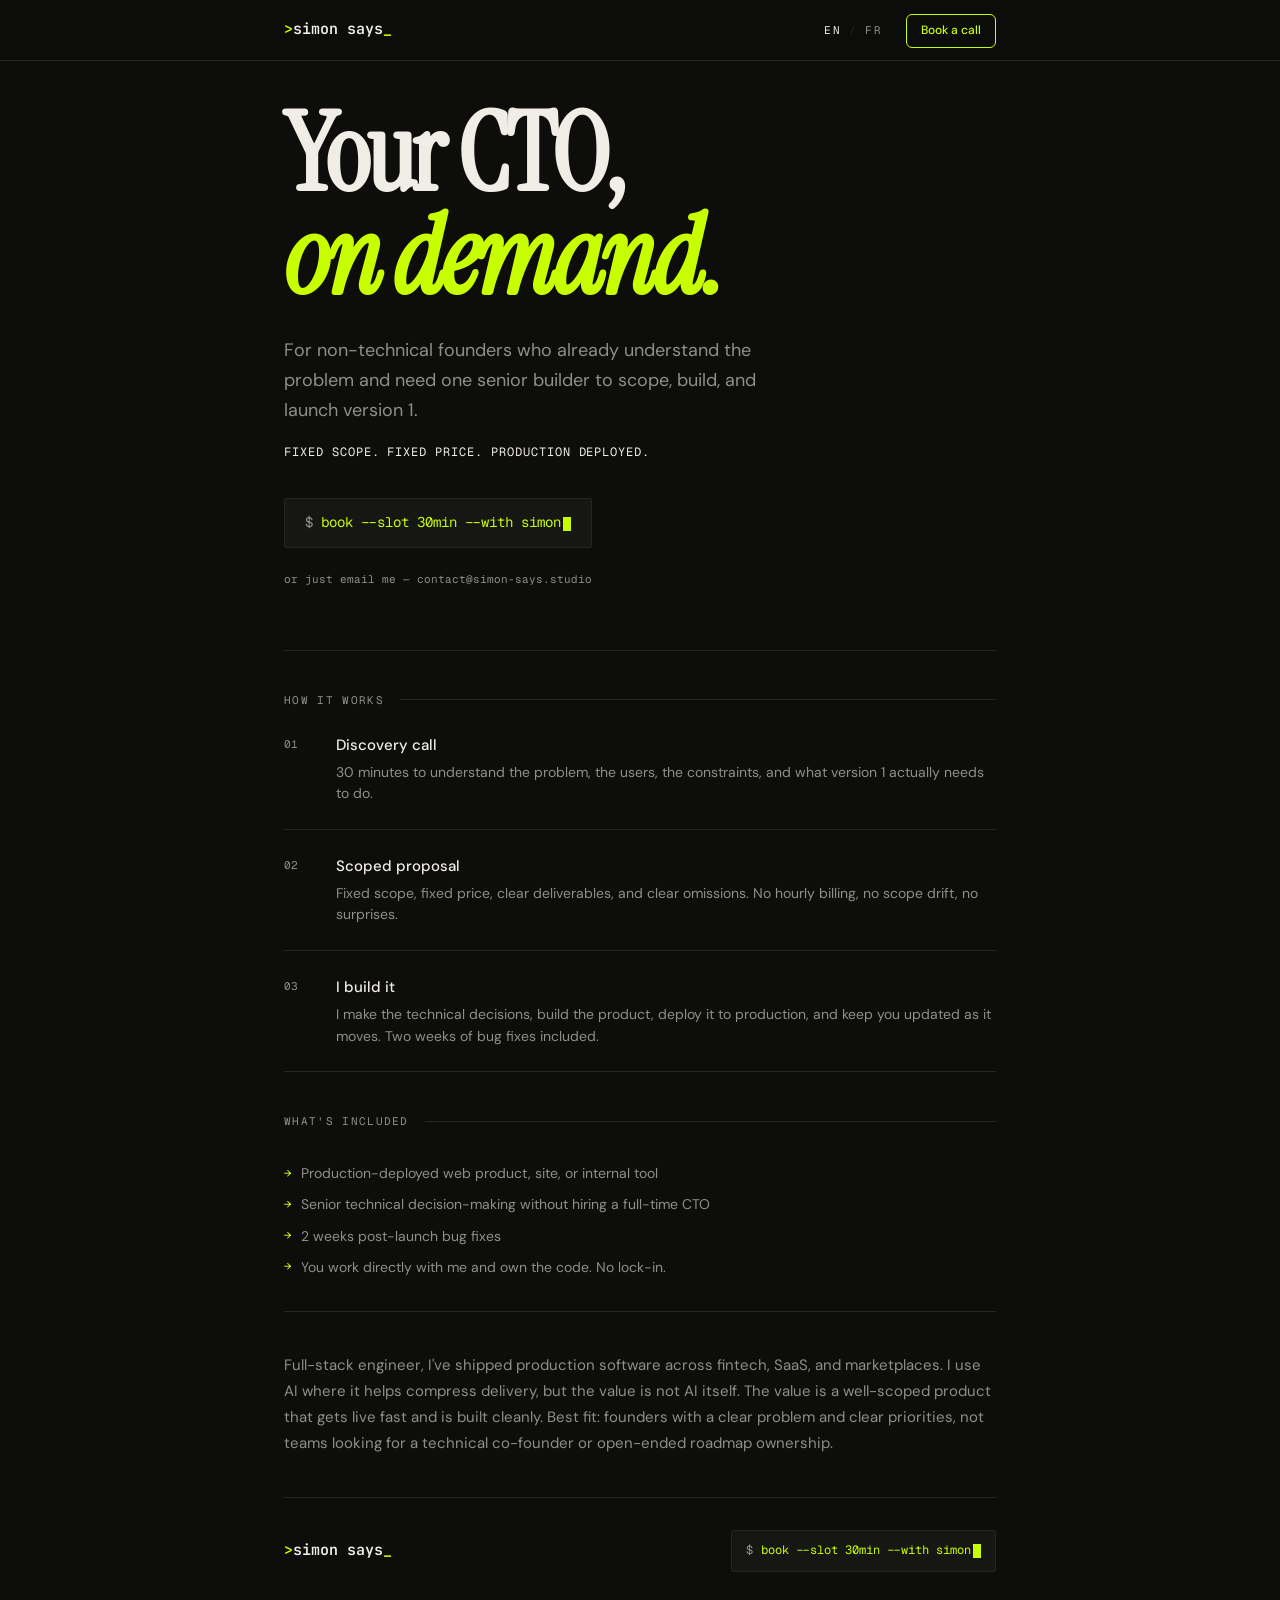
==== en/index.html @ 1c63af9c "CTA in header" ====
<!DOCTYPE html>
<html lang="en">
<head>
  <meta charset="UTF-8">
  <meta name="viewport" content="width=device-width, initial-scale=1.0">
  <title>Simon — Builder CTO</title>
  <meta name="description" content="Your CTO, on demand. I make the technical decisions, build the product, and hand you something that works.">

  <!-- Open Graph -->
  <meta property="og:type"        content="website">
  <meta property="og:url"         content="https://simon-says.studio/en">
  <meta property="og:title"       content="Simon — Builder CTO">
  <meta property="og:description" content="Your CTO, on demand. I make the technical decisions, build the product, and hand you something that works.">

  <!-- Canonical + hreflang -->
  <link rel="canonical" href="https://simon-says.studio/en">
  <link rel="alternate" hreflang="en" href="https://simon-says.studio/en">
  <link rel="alternate" hreflang="fr" href="https://simon-says.studio">

  <!-- Favicon (inline SVG — no extra file) -->
  <link rel="icon" href="data:image/svg+xml,<svg xmlns='http://www.w3.org/2000/svg' viewBox='0 0 32 32'><rect width='32' height='32' fill='%230D0D0B'/><text x='50%25' y='50%25' dominant-baseline='central' text-anchor='middle' font-family='monospace' font-size='20' fill='%23D4FF58'>S</text></svg>">

  <link rel="preconnect" href="https://fonts.googleapis.com">
  <link rel="preconnect" href="https://fonts.gstatic.com" crossorigin>
  <link href="https://fonts.googleapis.com/css2?family=Instrument+Serif:ital@0;1&family=DM+Sans:ital,opsz,wght@0,9..40,300;0,9..40,400;0,9..40,500;1,9..40,300;1,9..40,400&family=Geist+Mono:wght@300;400;500&family=JetBrains+Mono:wght@600&display=swap" rel="stylesheet">

  <style>
    :root {
      --bg:        #0D0D0B;
      --surface:   #161613;
      --text:      #F0EDE6;
      --muted:     #908E88;
      --accent:    #c8ff00;
      --border:    #252521;

      --font-display: 'Instrument Serif', Georgia, serif;
      --font-body:    'DM Sans', system-ui, sans-serif;
      --font-mono:    'Geist Mono', monospace;

      --max-w:     760px;
      --space-xs:  8px;
      --space-sm:  12px;
      --space-md:  16px;
      --space-lg:  24px;
      --space-xl:  32px;
      --space-2xl: 48px;
      --space-3xl: 64px;
      --space-4xl: 80px;
    }

    * { box-sizing: border-box; margin: 0; padding: 0; }

    ::selection { background: var(--accent); color: var(--bg); }

    body {
      background: var(--bg);
      color: var(--text);
      font-family: var(--font-body);
      font-size: 16px;
      line-height: 1.65;
      -webkit-font-smoothing: antialiased;
      animation: fade-in 150ms ease-out;
    }

    @keyframes fade-in {
      from { opacity: 0; }
      to   { opacity: 1; }
    }

    /* ─── LAYOUT ─── */
    .container {
      max-width: var(--max-w);
      margin: 0 auto;
      padding: 0 24px;
    }

    /* ─── MASTHEAD ─── */
    .masthead-bar {
      position: fixed;
      top: 0;
      left: 0;
      right: 0;
      z-index: 100;
      background: rgba(13,13,11, 0.85);
      backdrop-filter: blur(12px);
      -webkit-backdrop-filter: blur(12px);
      border-bottom: 1px solid var(--border);
    }

    .masthead {
      max-width: var(--max-w);
      margin: 0 auto;
      padding: 14px 24px 12px;
      display: flex;
      justify-content: space-between;
      align-items: baseline;
    }

    .masthead-spacer {
      height: 47px;
    }

    .masthead-logo {
      font-family: 'JetBrains Mono', monospace;
      font-weight: 600;
      font-size: 15px;
      color: var(--text);
      white-space: nowrap;
      text-decoration: none;
    }

    .masthead-logo .accent {
      color: var(--accent);
    }

    .masthead-right {
      display: flex;
      align-items: baseline;
      gap: var(--space-lg);
    }

    .header-cta {
      font-family: var(--font-body);
      font-size: 12px;
      font-weight: 500;
      color: var(--accent);
      text-decoration: none;
      border: 1px solid var(--accent);
      padding: 6px 14px;
      border-radius: 6px;
      background: transparent;
      transition: background 150ms ease, color 150ms ease;
      white-space: nowrap;
    }

    .header-cta:hover {
      background: var(--accent);
      color: var(--bg);
    }

    .lang-switch {
      font-family: var(--font-mono);
      font-size: 11px;
      letter-spacing: 0.12em;
      text-transform: uppercase;
      display: flex;
      gap: 8px;
      align-items: baseline;
    }

    .lang-switch a {
      color: var(--muted);
      text-decoration: none;
      transition: color 150ms ease;
    }

    .lang-switch a:hover { color: var(--text); }
    .lang-switch .active { color: var(--text); }
    .lang-switch .sep { color: var(--border); }

    /* ─── HERO ─── */
    .hero {
      padding: 56px 0 48px;
      border-bottom: 1px solid var(--border);
    }

    h1 {
      font-family: var(--font-display);
      font-size: clamp(64px, 13vw, 108px);
      line-height: 0.95;
      letter-spacing: -0.03em;
      margin-bottom: 28px;
    }

    h1 em {
      font-style: italic;
      color: var(--accent);
      display: block;
    }

    .hero-sub {
      font-size: 18px;
      line-height: 1.65;
      color: var(--muted);
      margin-bottom: 18px;
      max-width: 520px;
    }

    .hero-meta {
      font-family: var(--font-mono);
      font-size: 12px;
      line-height: 1.6;
      letter-spacing: 0.08em;
      text-transform: uppercase;
      color: var(--text);
      margin-bottom: 36px;
    }

    /* ─── TERMINAL CTA ─── */
    .terminal-cta {
      display: inline-flex;
      align-items: center;
      gap: 0;
      font-family: var(--font-mono);
      font-size: 14px;
      color: var(--accent);
      text-decoration: none;
      border: 1px solid var(--border);
      padding: 12px 20px;
      border-radius: 2px;
      background: var(--surface);
      transition: border-color 150ms ease;
    }

    .terminal-cta:hover { border-color: var(--accent); box-shadow: 0 0 20px rgba(200,255,0, 0.08); }
    .terminal-cta:focus-visible { outline: 2px solid var(--accent); outline-offset: 3px; }

    .terminal-cta .prompt {
      color: var(--muted);
      margin-right: 8px;
    }

    .cmd {
      display: inline;
      white-space: nowrap;
    }

    .cursor {
      display: inline-block;
      width: 8px;
      height: 14px;
      background: var(--accent);
      margin-left: 2px;
      vertical-align: middle;
      animation: blink 1.1s step-end infinite;
    }

    @keyframes blink {
      0%, 100% { opacity: 1; }
      50%       { opacity: 0; }
    }

    .cta-fallback {
      display: inline-block;
      padding: 14px 0;
      margin-top: var(--space-xs);
      font-family: var(--font-mono);
      font-size: 11px;
      color: var(--muted);
      text-decoration: none;
    }

    .cta-fallback:hover,
    .cta-fallback:visited { color: var(--muted); }

    /* ─── SECTION LABEL ─── */
    .section-label {
      display: flex;
      align-items: center;
      gap: 16px;
      padding: 40px 0 0;
      font-family: var(--font-mono);
      font-size: 11px;
      color: var(--muted);
      text-transform: uppercase;
      letter-spacing: 0.12em;
    }

    .section-label::after {
      content: '';
      flex: 1;
      height: 1px;
      background: var(--border);
    }

    /* ─── STEPS ─── */
    .steps {
      border-bottom: 1px solid var(--border);
    }

    .step {
      display: flex;
      gap: var(--space-lg);
      padding: var(--space-lg) 0;
      border-bottom: 1px solid var(--border);
      align-items: flex-start;
    }

    .step:last-child { border-bottom: none; }

    .step-num {
      font-family: var(--font-mono);
      font-size: 11px;
      color: var(--muted);
      min-width: 28px;
      padding-top: 2px;
      flex-shrink: 0;
    }

    .step h3 {
      font-family: var(--font-body);
      font-size: 15px;
      font-weight: 500;
      color: var(--text);
      margin-bottom: 4px;
    }

    .step p {
      font-size: 14px;
      color: var(--muted);
      line-height: 1.55;
    }

    /* ─── INCLUDES ─── */
    .includes {
      padding: 32px 0;
      border-bottom: 1px solid var(--border);
    }

    .includes-list {
      list-style: none;
      display: flex;
      flex-direction: column;
      gap: var(--space-xs);
    }

    .includes-list li {
      font-size: 14px;
      color: var(--muted);
      display: flex;
      align-items: center;
      gap: 10px;
    }

    .includes-list li::before {
      content: '→';
      font-family: var(--font-mono);
      font-size: 12px;
      color: var(--accent);
      flex-shrink: 0;
    }

    /* ─── ABOUT ─── */
    .about {
      padding: 40px 0;
      border-bottom: 1px solid var(--border);
    }

    .about p {
      font-size: 15px;
      line-height: 1.75;
      color: var(--muted);
    }

    /* ─── FOOTER ─── */
    footer {
      padding: 32px 0;
      display: flex;
      justify-content: space-between;
      align-items: center;
      flex-wrap: wrap;
      gap: var(--space-md);
    }

    .footer-name {
      font-family: var(--font-mono);
      font-size: 12px;
      color: var(--muted);
    }

    .footer-cta {
      font-size: 12px;
      padding: 10px 14px;
    }

    /* ─── MOBILE ─── */
    @media (max-width: 480px) {
      footer {
        flex-direction: column;
        align-items: flex-start;
      }
    }


    /* ─── ACCESSIBILITY ─── */
    @media (prefers-reduced-motion: reduce) {
      body { animation: none; }
      .cursor { animation: none; opacity: 1; }
    }
  </style>
</head>
<body>
  <div class="masthead-bar">
    <div class="masthead">
      <span class="masthead-logo"><span class="accent">&gt;</span>simon says<span class="accent">_</span></span>
      <div class="masthead-right">
        <nav class="lang-switch" aria-label="Language">
          <span class="active" aria-current="page">EN</span>
          <span class="sep">/</span>
          <a href="/">FR</a>
        </nav>
        <a href="https://calendly.com/contact-simon-says/30min" class="header-cta" target="_blank" rel="noopener">Book a call</a>
      </div>
    </div>
  </div>

  <div class="container">

    <div class="masthead-spacer"></div>

    <div class="hero">
      <h1>Your CTO,<em>on demand.</em></h1>

      <p class="hero-sub">
        For non-technical founders who already understand the problem and need one senior builder to scope, build, and launch version 1.
      </p>
      <p class="hero-meta">Fixed scope. Fixed price. Production deployed.</p>

      <a href="https://calendly.com/contact-simon-says/30min" class="terminal-cta" target="_blank" rel="noopener" aria-label="Book a 30-minute call with Simon">
        <span class="prompt">$</span>
        <span class="cmd">book --slot 30min --with simon<span class="cursor" aria-hidden="true"></span></span>
      </a>
      <br>
      <a href="mailto:contact@simon-says.studio" class="cta-fallback">or just email me — contact@simon-says.studio</a>
    </div>

    <span class="section-label">How it works</span>

    <div class="steps">
      <div class="step">
        <span class="step-num" aria-hidden="true">01</span>
        <div>
          <h3>Discovery call</h3>
          <p>30 minutes to understand the problem, the users, the constraints, and what version 1 actually needs to do.</p>
        </div>
      </div>
      <div class="step">
        <span class="step-num" aria-hidden="true">02</span>
        <div>
          <h3>Scoped proposal</h3>
          <p>Fixed scope, fixed price, clear deliverables, and clear omissions. No hourly billing, no scope drift, no surprises.</p>
        </div>
      </div>
      <div class="step">
        <span class="step-num" aria-hidden="true">03</span>
        <div>
          <h3>I build it</h3>
          <p>I make the technical decisions, build the product, deploy it to production, and keep you updated as it moves. Two weeks of bug fixes included.</p>
        </div>
      </div>
    </div>

    <span class="section-label">What's included</span>

    <div class="includes">
      <ul class="includes-list">
        <li>Production-deployed web product, site, or internal tool</li>
        <li>Senior technical decision-making without hiring a full-time CTO</li>
        <li>2 weeks post-launch bug fixes</li>
        <li>You work directly with me and own the code. No lock-in.</li>
      </ul>
    </div>

    <div class="about">
      <p>
        Full-stack engineer, I've shipped production software across fintech, SaaS, and marketplaces. I use AI where it helps compress delivery, but the value is not AI itself. The value is a well-scoped product that gets live fast and is built cleanly. Best fit: founders with a clear problem and clear priorities, not teams looking for a technical co-founder or open-ended roadmap ownership.
      </p>
    </div>

    <footer>
      <span class="masthead-logo"><span class="accent">&gt;</span>simon says<span class="accent">_</span></span>
      <a href="https://calendly.com/contact-simon-says/30min" class="terminal-cta footer-cta" target="_blank" rel="noopener" aria-label="Book a 30-minute call with Simon">
        <span class="prompt">$</span>
        <span class="cmd">book --slot 30min --with simon<span class="cursor" aria-hidden="true"></span></span>
      </a>
    </footer>

  </div>
</body>
</html>
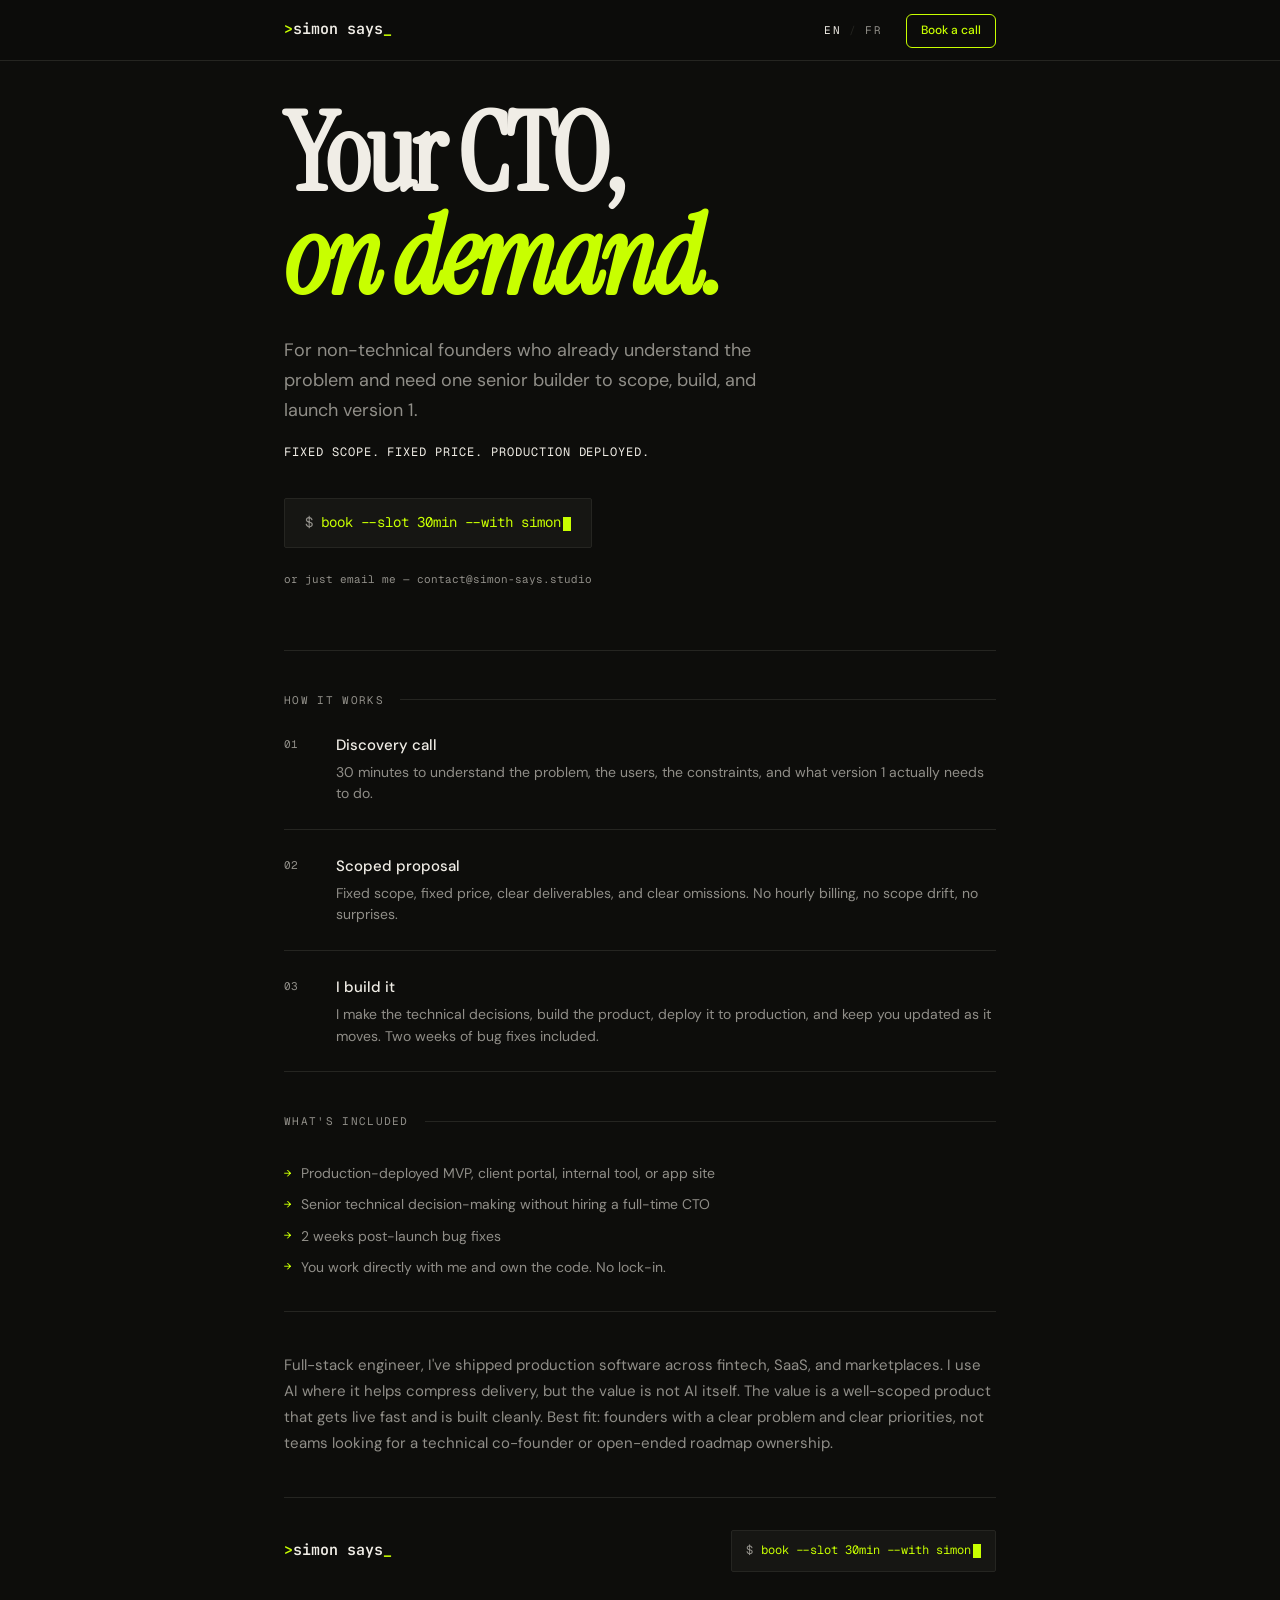
==== commit 5954eb35: "improve text" ====
--- a/en/index.html
+++ b/en/index.html
@@ -22,7 +22,7 @@
 
   <link rel="preconnect" href="https://fonts.googleapis.com">
   <link rel="preconnect" href="https://fonts.gstatic.com" crossorigin>
-  <link href="https://fonts.googleapis.com/css2?family=Instrument+Serif:ital@0;1&family=DM+Sans:ital,opsz,wght@0,9..40,300;0,9..40,400;0,9..40,500;1,9..40,300;1,9..40,400&family=Geist+Mono:wght@300;400;500&family=JetBrains+Mono:wght@600&display=swap" rel="stylesheet">
+  <link href="https://fonts.googleapis.com/css2?family=Instrument+Serif:ital@0;1&amp;family=DM+Sans:ital,opsz,wght@0,9..40,300;0,9..40,400;0,9..40,500;1,9..40,300;1,9..40,400&amp;family=Geist+Mono:wght@300;400;500&amp;family=JetBrains+Mono:wght@600&amp;display=swap" rel="stylesheet">
 
   <style>
     :root {
@@ -454,7 +454,7 @@
 
     <div class="includes">
       <ul class="includes-list">
-        <li>Production-deployed web product, site, or internal tool</li>
+        <li>Production-deployed MVP, client portal, internal tool, or app site</li>
         <li>Senior technical decision-making without hiring a full-time CTO</li>
         <li>2 weeks post-launch bug fixes</li>
         <li>You work directly with me and own the code. No lock-in.</li>
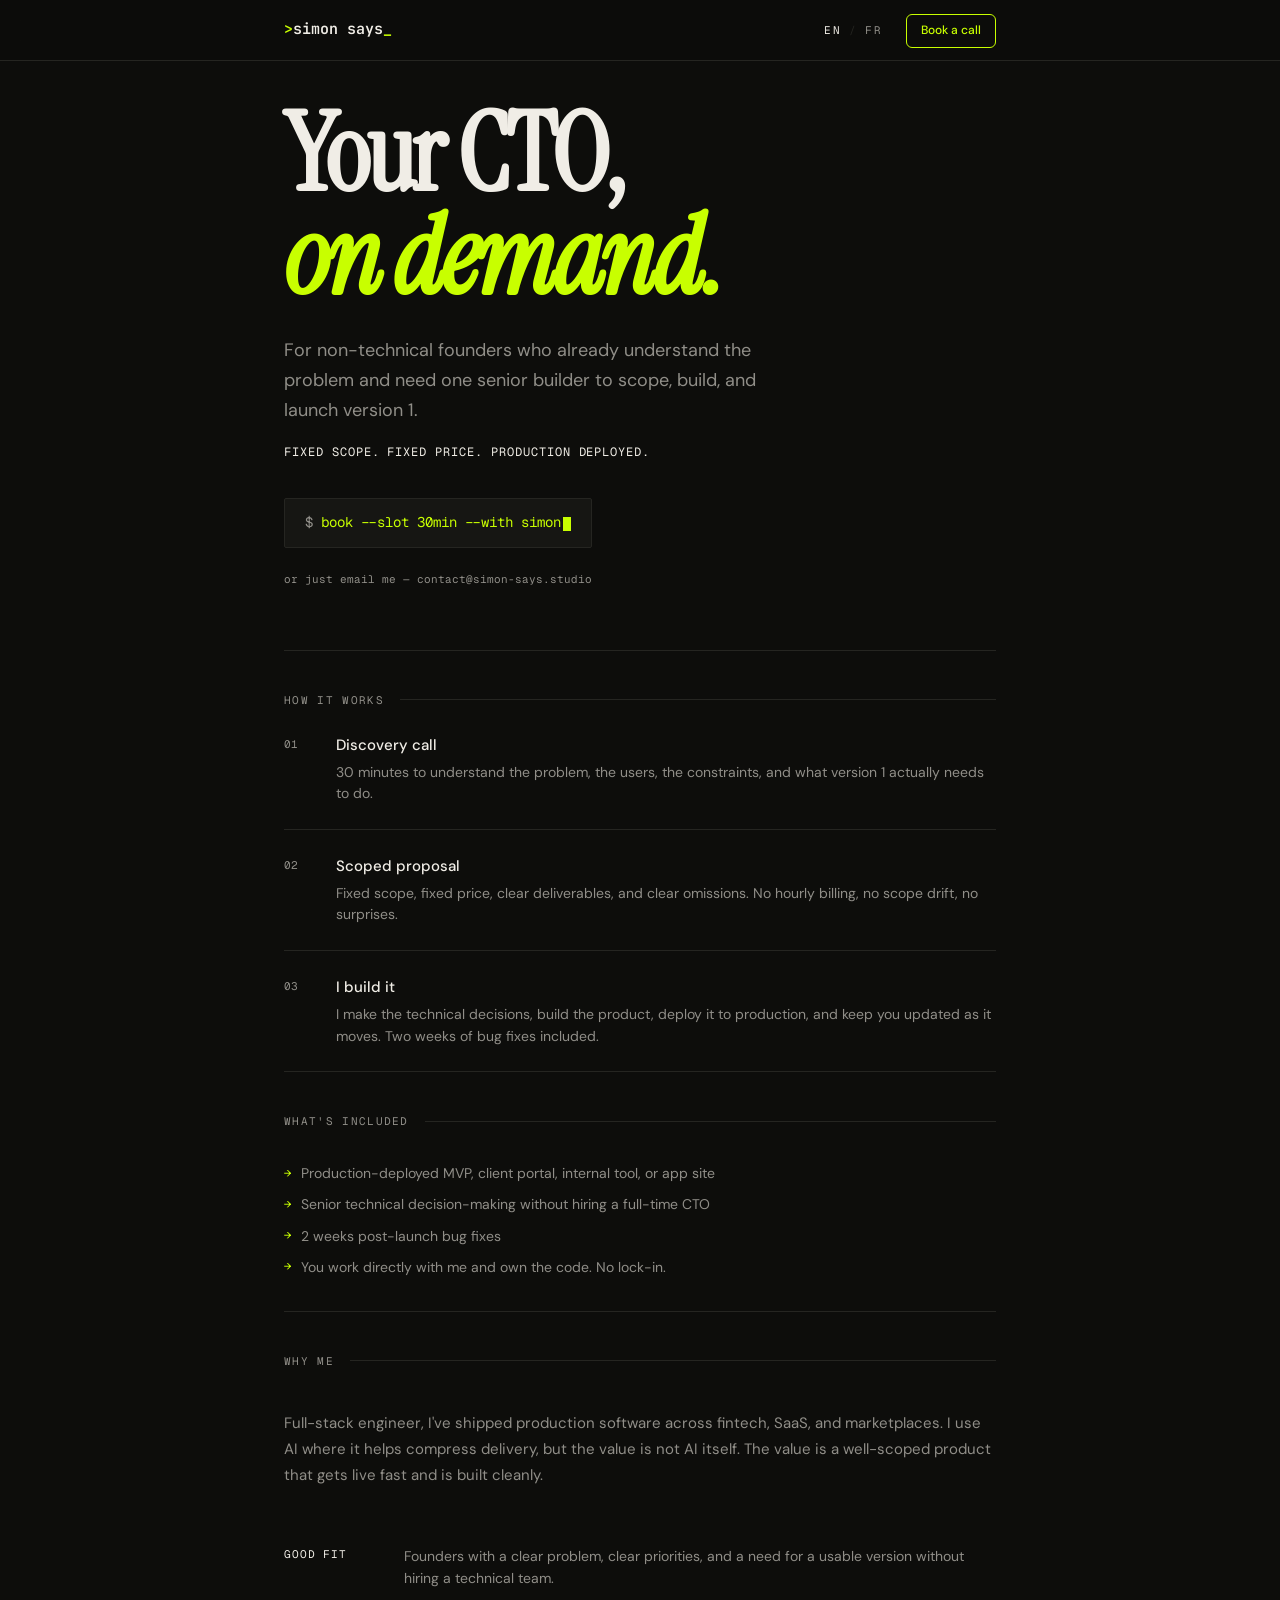
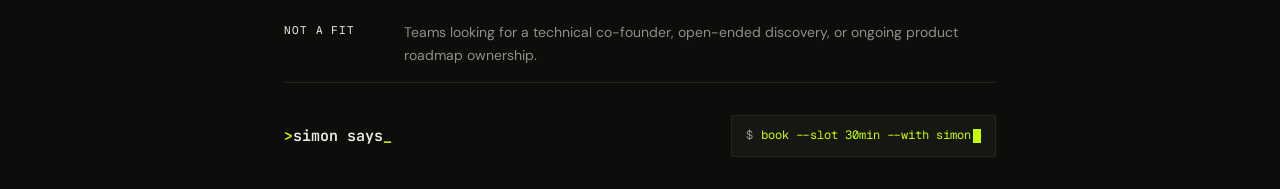
==== commit 503156b3: "better text and structure" ====
--- a/en/index.html
+++ b/en/index.html
@@ -18,7 +18,7 @@
   <link rel="alternate" hreflang="fr" href="https://simon-says.studio">
 
   <!-- Favicon (inline SVG — no extra file) -->
-  <link rel="icon" href="data:image/svg+xml,<svg xmlns='http://www.w3.org/2000/svg' viewBox='0 0 32 32'><rect width='32' height='32' fill='%230D0D0B'/><text x='50%25' y='50%25' dominant-baseline='central' text-anchor='middle' font-family='monospace' font-size='20' fill='%23D4FF58'>S</text></svg>">
+  <link rel="icon" href="data:image/svg+xml,<svg xmlns='http://www.w3.org/2000/svg' viewBox='0 0 32 32'><rect width='32' height='32' fill='%230D0D0B'/><text x='50%25' y='50%25' dominant-baseline='central' text-anchor='middle' font-family='monospace' font-size='20' font-weight='600' fill='%23c8ff00'>&gt;_</text></svg>">
 
   <link rel="preconnect" href="https://fonts.googleapis.com">
   <link rel="preconnect" href="https://fonts.gstatic.com" crossorigin>
@@ -343,12 +343,38 @@
     /* ─── ABOUT ─── */
     .about {
       padding: 40px 0;
-      border-bottom: 1px solid var(--border);
     }
 
     .about p {
       font-size: 15px;
       line-height: 1.75;
+      color: var(--muted);
+    }
+
+    .fit {
+      border-bottom: 1px solid var(--border);
+    }
+
+    .fit-row {
+      display: grid;
+      grid-template-columns: 96px 1fr;
+      gap: var(--space-lg);
+      padding: var(--space-md) 0;
+    }
+
+    .fit-label {
+      font-family: var(--font-mono);
+      font-size: 11px;
+      line-height: 1.6;
+      letter-spacing: 0.08em;
+      text-transform: uppercase;
+      color: var(--text);
+      padding-top: 1px;
+    }
+
+    .fit p {
+      font-size: 14px;
+      line-height: 1.6;
       color: var(--muted);
     }
 
@@ -378,6 +404,11 @@
       footer {
         flex-direction: column;
         align-items: flex-start;
+      }
+
+      .fit-row {
+        grid-template-columns: 1fr;
+        gap: var(--space-xs);
       }
     }
 
@@ -461,10 +492,23 @@
       </ul>
     </div>
 
+    <span class="section-label">Why me</span>
+
     <div class="about">
       <p>
-        Full-stack engineer, I've shipped production software across fintech, SaaS, and marketplaces. I use AI where it helps compress delivery, but the value is not AI itself. The value is a well-scoped product that gets live fast and is built cleanly. Best fit: founders with a clear problem and clear priorities, not teams looking for a technical co-founder or open-ended roadmap ownership.
+        Full-stack engineer, I've shipped production software across fintech, SaaS, and marketplaces. I use AI where it helps compress delivery, but the value is not AI itself. The value is a well-scoped product that gets live fast and is built cleanly.
       </p>
+    </div>
+
+    <div class="fit">
+      <div class="fit-row">
+        <span class="fit-label">Good fit</span>
+        <p>Founders with a clear problem, clear priorities, and a need for a usable version without hiring a technical team.</p>
+      </div>
+      <div class="fit-row">
+        <span class="fit-label">Not a fit</span>
+        <p>Teams looking for a technical co-founder, open-ended discovery, or ongoing product roadmap ownership.</p>
+      </div>
     </div>
 
     <footer>
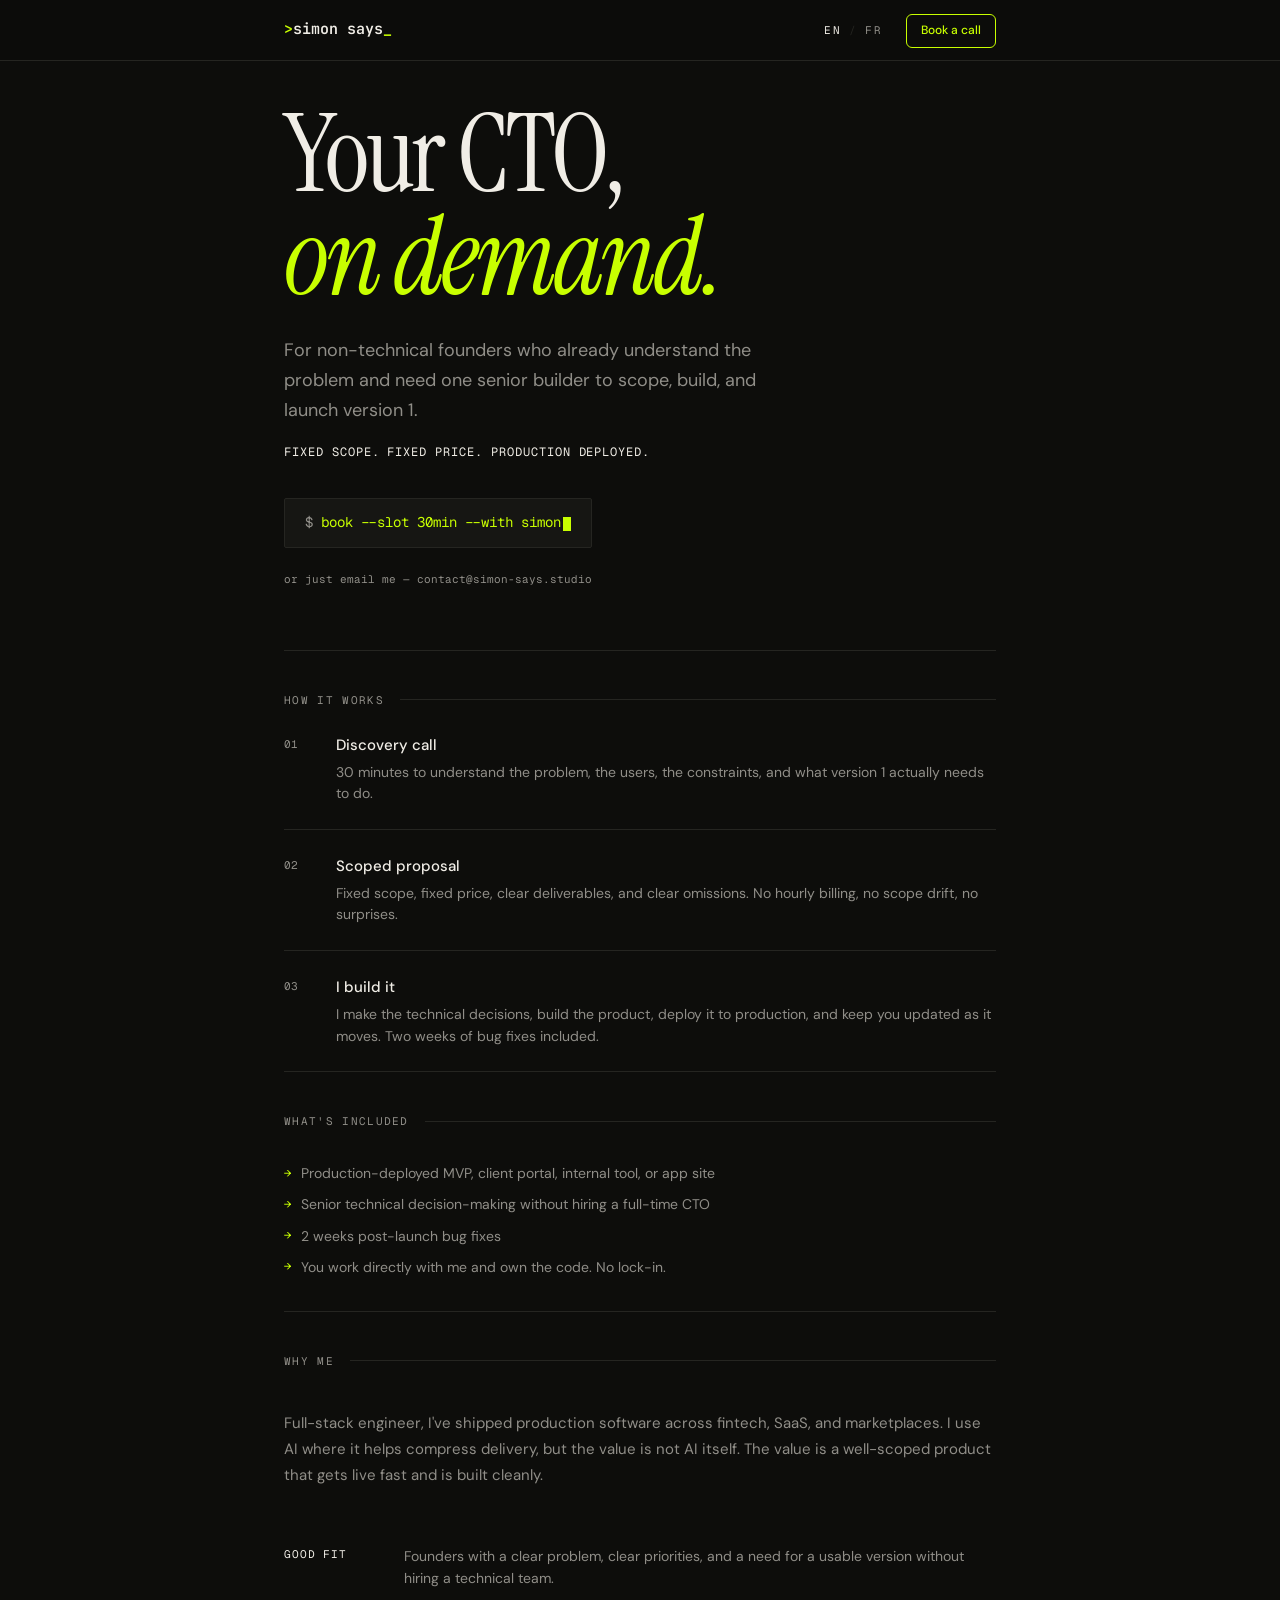
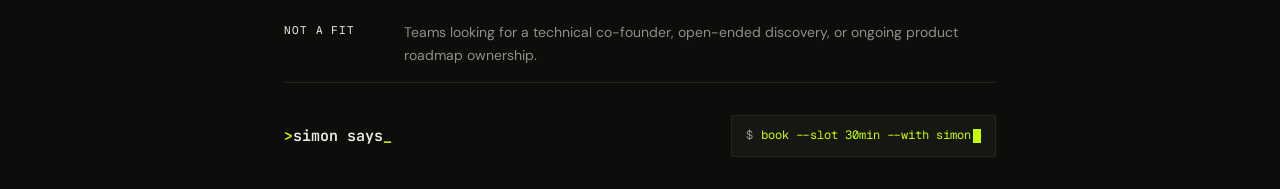
==== commit 337bb8d0: "clean code" ====
--- a/en/index.html
+++ b/en/index.html
@@ -24,401 +24,7 @@
   <link rel="preconnect" href="https://fonts.gstatic.com" crossorigin>
   <link href="https://fonts.googleapis.com/css2?family=Instrument+Serif:ital@0;1&amp;family=DM+Sans:ital,opsz,wght@0,9..40,300;0,9..40,400;0,9..40,500;1,9..40,300;1,9..40,400&amp;family=Geist+Mono:wght@300;400;500&amp;family=JetBrains+Mono:wght@600&amp;display=swap" rel="stylesheet">
 
-  <style>
-    :root {
-      --bg:        #0D0D0B;
-      --surface:   #161613;
-      --text:      #F0EDE6;
-      --muted:     #908E88;
-      --accent:    #c8ff00;
-      --border:    #252521;
-
-      --font-display: 'Instrument Serif', Georgia, serif;
-      --font-body:    'DM Sans', system-ui, sans-serif;
-      --font-mono:    'Geist Mono', monospace;
-
-      --max-w:     760px;
-      --space-xs:  8px;
-      --space-sm:  12px;
-      --space-md:  16px;
-      --space-lg:  24px;
-      --space-xl:  32px;
-      --space-2xl: 48px;
-      --space-3xl: 64px;
-      --space-4xl: 80px;
-    }
-
-    * { box-sizing: border-box; margin: 0; padding: 0; }
-
-    ::selection { background: var(--accent); color: var(--bg); }
-
-    body {
-      background: var(--bg);
-      color: var(--text);
-      font-family: var(--font-body);
-      font-size: 16px;
-      line-height: 1.65;
-      -webkit-font-smoothing: antialiased;
-      animation: fade-in 150ms ease-out;
-    }
-
-    @keyframes fade-in {
-      from { opacity: 0; }
-      to   { opacity: 1; }
-    }
-
-    /* ─── LAYOUT ─── */
-    .container {
-      max-width: var(--max-w);
-      margin: 0 auto;
-      padding: 0 24px;
-    }
-
-    /* ─── MASTHEAD ─── */
-    .masthead-bar {
-      position: fixed;
-      top: 0;
-      left: 0;
-      right: 0;
-      z-index: 100;
-      background: rgba(13,13,11, 0.85);
-      backdrop-filter: blur(12px);
-      -webkit-backdrop-filter: blur(12px);
-      border-bottom: 1px solid var(--border);
-    }
-
-    .masthead {
-      max-width: var(--max-w);
-      margin: 0 auto;
-      padding: 14px 24px 12px;
-      display: flex;
-      justify-content: space-between;
-      align-items: baseline;
-    }
-
-    .masthead-spacer {
-      height: 47px;
-    }
-
-    .masthead-logo {
-      font-family: 'JetBrains Mono', monospace;
-      font-weight: 600;
-      font-size: 15px;
-      color: var(--text);
-      white-space: nowrap;
-      text-decoration: none;
-    }
-
-    .masthead-logo .accent {
-      color: var(--accent);
-    }
-
-    .masthead-right {
-      display: flex;
-      align-items: baseline;
-      gap: var(--space-lg);
-    }
-
-    .header-cta {
-      font-family: var(--font-body);
-      font-size: 12px;
-      font-weight: 500;
-      color: var(--accent);
-      text-decoration: none;
-      border: 1px solid var(--accent);
-      padding: 6px 14px;
-      border-radius: 6px;
-      background: transparent;
-      transition: background 150ms ease, color 150ms ease;
-      white-space: nowrap;
-    }
-
-    .header-cta:hover {
-      background: var(--accent);
-      color: var(--bg);
-    }
-
-    .lang-switch {
-      font-family: var(--font-mono);
-      font-size: 11px;
-      letter-spacing: 0.12em;
-      text-transform: uppercase;
-      display: flex;
-      gap: 8px;
-      align-items: baseline;
-    }
-
-    .lang-switch a {
-      color: var(--muted);
-      text-decoration: none;
-      transition: color 150ms ease;
-    }
-
-    .lang-switch a:hover { color: var(--text); }
-    .lang-switch .active { color: var(--text); }
-    .lang-switch .sep { color: var(--border); }
-
-    /* ─── HERO ─── */
-    .hero {
-      padding: 56px 0 48px;
-      border-bottom: 1px solid var(--border);
-    }
-
-    h1 {
-      font-family: var(--font-display);
-      font-size: clamp(64px, 13vw, 108px);
-      line-height: 0.95;
-      letter-spacing: -0.03em;
-      margin-bottom: 28px;
-    }
-
-    h1 em {
-      font-style: italic;
-      color: var(--accent);
-      display: block;
-    }
-
-    .hero-sub {
-      font-size: 18px;
-      line-height: 1.65;
-      color: var(--muted);
-      margin-bottom: 18px;
-      max-width: 520px;
-    }
-
-    .hero-meta {
-      font-family: var(--font-mono);
-      font-size: 12px;
-      line-height: 1.6;
-      letter-spacing: 0.08em;
-      text-transform: uppercase;
-      color: var(--text);
-      margin-bottom: 36px;
-    }
-
-    /* ─── TERMINAL CTA ─── */
-    .terminal-cta {
-      display: inline-flex;
-      align-items: center;
-      gap: 0;
-      font-family: var(--font-mono);
-      font-size: 14px;
-      color: var(--accent);
-      text-decoration: none;
-      border: 1px solid var(--border);
-      padding: 12px 20px;
-      border-radius: 2px;
-      background: var(--surface);
-      transition: border-color 150ms ease;
-    }
-
-    .terminal-cta:hover { border-color: var(--accent); box-shadow: 0 0 20px rgba(200,255,0, 0.08); }
-    .terminal-cta:focus-visible { outline: 2px solid var(--accent); outline-offset: 3px; }
-
-    .terminal-cta .prompt {
-      color: var(--muted);
-      margin-right: 8px;
-    }
-
-    .cmd {
-      display: inline;
-      white-space: nowrap;
-    }
-
-    .cursor {
-      display: inline-block;
-      width: 8px;
-      height: 14px;
-      background: var(--accent);
-      margin-left: 2px;
-      vertical-align: middle;
-      animation: blink 1.1s step-end infinite;
-    }
-
-    @keyframes blink {
-      0%, 100% { opacity: 1; }
-      50%       { opacity: 0; }
-    }
-
-    .cta-fallback {
-      display: inline-block;
-      padding: 14px 0;
-      margin-top: var(--space-xs);
-      font-family: var(--font-mono);
-      font-size: 11px;
-      color: var(--muted);
-      text-decoration: none;
-    }
-
-    .cta-fallback:hover,
-    .cta-fallback:visited { color: var(--muted); }
-
-    /* ─── SECTION LABEL ─── */
-    .section-label {
-      display: flex;
-      align-items: center;
-      gap: 16px;
-      padding: 40px 0 0;
-      font-family: var(--font-mono);
-      font-size: 11px;
-      color: var(--muted);
-      text-transform: uppercase;
-      letter-spacing: 0.12em;
-    }
-
-    .section-label::after {
-      content: '';
-      flex: 1;
-      height: 1px;
-      background: var(--border);
-    }
-
-    /* ─── STEPS ─── */
-    .steps {
-      border-bottom: 1px solid var(--border);
-    }
-
-    .step {
-      display: flex;
-      gap: var(--space-lg);
-      padding: var(--space-lg) 0;
-      border-bottom: 1px solid var(--border);
-      align-items: flex-start;
-    }
-
-    .step:last-child { border-bottom: none; }
-
-    .step-num {
-      font-family: var(--font-mono);
-      font-size: 11px;
-      color: var(--muted);
-      min-width: 28px;
-      padding-top: 2px;
-      flex-shrink: 0;
-    }
-
-    .step h3 {
-      font-family: var(--font-body);
-      font-size: 15px;
-      font-weight: 500;
-      color: var(--text);
-      margin-bottom: 4px;
-    }
-
-    .step p {
-      font-size: 14px;
-      color: var(--muted);
-      line-height: 1.55;
-    }
-
-    /* ─── INCLUDES ─── */
-    .includes {
-      padding: 32px 0;
-      border-bottom: 1px solid var(--border);
-    }
-
-    .includes-list {
-      list-style: none;
-      display: flex;
-      flex-direction: column;
-      gap: var(--space-xs);
-    }
-
-    .includes-list li {
-      font-size: 14px;
-      color: var(--muted);
-      display: flex;
-      align-items: center;
-      gap: 10px;
-    }
-
-    .includes-list li::before {
-      content: '→';
-      font-family: var(--font-mono);
-      font-size: 12px;
-      color: var(--accent);
-      flex-shrink: 0;
-    }
-
-    /* ─── ABOUT ─── */
-    .about {
-      padding: 40px 0;
-    }
-
-    .about p {
-      font-size: 15px;
-      line-height: 1.75;
-      color: var(--muted);
-    }
-
-    .fit {
-      border-bottom: 1px solid var(--border);
-    }
-
-    .fit-row {
-      display: grid;
-      grid-template-columns: 96px 1fr;
-      gap: var(--space-lg);
-      padding: var(--space-md) 0;
-    }
-
-    .fit-label {
-      font-family: var(--font-mono);
-      font-size: 11px;
-      line-height: 1.6;
-      letter-spacing: 0.08em;
-      text-transform: uppercase;
-      color: var(--text);
-      padding-top: 1px;
-    }
-
-    .fit p {
-      font-size: 14px;
-      line-height: 1.6;
-      color: var(--muted);
-    }
-
-    /* ─── FOOTER ─── */
-    footer {
-      padding: 32px 0;
-      display: flex;
-      justify-content: space-between;
-      align-items: center;
-      flex-wrap: wrap;
-      gap: var(--space-md);
-    }
-
-    .footer-name {
-      font-family: var(--font-mono);
-      font-size: 12px;
-      color: var(--muted);
-    }
-
-    .footer-cta {
-      font-size: 12px;
-      padding: 10px 14px;
-    }
-
-    /* ─── MOBILE ─── */
-    @media (max-width: 480px) {
-      footer {
-        flex-direction: column;
-        align-items: flex-start;
-      }
-
-      .fit-row {
-        grid-template-columns: 1fr;
-        gap: var(--space-xs);
-      }
-    }
-
-
-    /* ─── ACCESSIBILITY ─── */
-    @media (prefers-reduced-motion: reduce) {
-      body { animation: none; }
-      .cursor { animation: none; opacity: 1; }
-    }
-  </style>
+  <link rel="stylesheet" href="../styles.css">
 </head>
 <body>
   <div class="masthead-bar">
@@ -435,12 +41,10 @@
     </div>
   </div>
 
-  <div class="container">
-
-    <div class="masthead-spacer"></div>
+  <main class="container">
 
     <div class="hero">
-      <h1>Your CTO,<em>on demand.</em></h1>
+      <h1 class="hero-title">Your CTO,<em>on demand.</em></h1>
 
       <p class="hero-sub">
         For non-technical founders who already understand the problem and need one senior builder to scope, build, and launch version 1.
@@ -455,7 +59,7 @@
       <a href="mailto:contact@simon-says.studio" class="cta-fallback">or just email me — contact@simon-says.studio</a>
     </div>
 
-    <span class="section-label">How it works</span>
+    <h2 class="section-label">How it works</h2>
 
     <div class="steps">
       <div class="step">
@@ -481,7 +85,7 @@
       </div>
     </div>
 
-    <span class="section-label">What's included</span>
+    <h2 class="section-label">What's included</h2>
 
     <div class="includes">
       <ul class="includes-list">
@@ -492,7 +96,7 @@
       </ul>
     </div>
 
-    <span class="section-label">Why me</span>
+    <h2 class="section-label">Why me</h2>
 
     <div class="about">
       <p>
@@ -500,25 +104,24 @@
       </p>
     </div>
 
-    <div class="fit">
+    <dl class="fit">
       <div class="fit-row">
-        <span class="fit-label">Good fit</span>
-        <p>Founders with a clear problem, clear priorities, and a need for a usable version without hiring a technical team.</p>
+        <dt class="fit-label">Good fit</dt>
+        <dd>Founders with a clear problem, clear priorities, and a need for a usable version without hiring a technical team.</dd>
       </div>
       <div class="fit-row">
-        <span class="fit-label">Not a fit</span>
-        <p>Teams looking for a technical co-founder, open-ended discovery, or ongoing product roadmap ownership.</p>
+        <dt class="fit-label">Not a fit</dt>
+        <dd>Teams looking for a technical co-founder, open-ended discovery, or ongoing product roadmap ownership.</dd>
       </div>
-    </div>
+    </dl>
 
-    <footer>
+    <footer class="site-footer">
       <span class="masthead-logo"><span class="accent">&gt;</span>simon says<span class="accent">_</span></span>
       <a href="https://calendly.com/contact-simon-says/30min" class="terminal-cta footer-cta" target="_blank" rel="noopener" aria-label="Book a 30-minute call with Simon">
         <span class="prompt">$</span>
         <span class="cmd">book --slot 30min --with simon<span class="cursor" aria-hidden="true"></span></span>
       </a>
     </footer>
-
-  </div>
+  </main>
 </body>
 </html>
--- a/styles.css
+++ b/styles.css
@@ -0,0 +1,391 @@
+:root {
+  --bg: #0D0D0B;
+  --surface: #161613;
+  --text: #F0EDE6;
+  --muted: #908E88;
+  --accent: #c8ff00;
+  --border: #252521;
+
+  --font-display: 'Instrument Serif', Georgia, serif;
+  --font-body: 'DM Sans', system-ui, sans-serif;
+  --font-mono: 'Geist Mono', monospace;
+  --font-logo: 'JetBrains Mono', monospace;
+
+  --max-w: 760px;
+  --masthead-h: 47px;
+  --space-xs: 8px;
+  --space-md: 16px;
+  --space-lg: 24px;
+}
+
+* {
+  box-sizing: border-box;
+  margin: 0;
+  padding: 0;
+}
+
+::selection {
+  background: var(--accent);
+  color: var(--bg);
+}
+
+body {
+  background: var(--bg);
+  color: var(--text);
+  font-family: var(--font-body);
+  font-size: 16px;
+  line-height: 1.65;
+  -webkit-font-smoothing: antialiased;
+  animation: fade-in 150ms ease-out;
+}
+
+@keyframes fade-in {
+  from { opacity: 0; }
+  to { opacity: 1; }
+}
+
+.container {
+  max-width: var(--max-w);
+  margin: 0 auto;
+  padding: var(--masthead-h) 24px 0;
+}
+
+.masthead-bar {
+  position: fixed;
+  top: 0;
+  left: 0;
+  right: 0;
+  z-index: 100;
+  background: rgba(13, 13, 11, 0.85);
+  backdrop-filter: blur(12px);
+  -webkit-backdrop-filter: blur(12px);
+  border-bottom: 1px solid var(--border);
+}
+
+.masthead {
+  max-width: var(--max-w);
+  margin: 0 auto;
+  padding: 14px 24px 12px;
+  display: flex;
+  justify-content: space-between;
+  align-items: baseline;
+}
+
+.masthead-logo {
+  font-family: var(--font-logo);
+  font-weight: 600;
+  font-size: 15px;
+  color: var(--text);
+  white-space: nowrap;
+  text-decoration: none;
+}
+
+.masthead-logo .accent {
+  color: var(--accent);
+}
+
+.masthead-right {
+  display: flex;
+  align-items: baseline;
+  gap: var(--space-lg);
+}
+
+.header-cta {
+  font-family: var(--font-body);
+  font-size: 12px;
+  font-weight: 500;
+  color: var(--accent);
+  text-decoration: none;
+  border: 1px solid var(--accent);
+  padding: 6px 14px;
+  border-radius: 6px;
+  background: transparent;
+  transition: background 150ms ease, color 150ms ease;
+  white-space: nowrap;
+}
+
+.header-cta:hover {
+  background: var(--accent);
+  color: var(--bg);
+}
+
+.lang-switch {
+  font-family: var(--font-mono);
+  font-size: 11px;
+  letter-spacing: 0.12em;
+  text-transform: uppercase;
+  display: flex;
+  gap: 8px;
+  align-items: baseline;
+}
+
+.lang-switch a {
+  color: var(--muted);
+  text-decoration: none;
+  transition: color 150ms ease;
+}
+
+.lang-switch a:hover { color: var(--text); }
+.lang-switch .active { color: var(--text); }
+.lang-switch .sep { color: var(--border); }
+
+.hero {
+  padding: 56px 0 48px;
+  border-bottom: 1px solid var(--border);
+}
+
+.hero-title {
+  font-family: var(--font-display);
+  font-size: clamp(64px, 13vw, 108px);
+  line-height: 0.95;
+  letter-spacing: -0.03em;
+  margin-bottom: 28px;
+  font-weight: 400;
+}
+
+.hero-title em {
+  font-style: italic;
+  color: var(--accent);
+  display: block;
+}
+
+.hero-sub {
+  font-size: 18px;
+  line-height: 1.65;
+  color: var(--muted);
+  margin-bottom: 18px;
+  max-width: 520px;
+}
+
+.hero-meta {
+  font-family: var(--font-mono);
+  font-size: 12px;
+  line-height: 1.6;
+  letter-spacing: 0.08em;
+  text-transform: uppercase;
+  color: var(--text);
+  margin-bottom: 36px;
+}
+
+.terminal-cta {
+  display: inline-flex;
+  align-items: center;
+  gap: 0;
+  font-family: var(--font-mono);
+  font-size: 14px;
+  color: var(--accent);
+  text-decoration: none;
+  border: 1px solid var(--border);
+  padding: 12px 20px;
+  border-radius: 2px;
+  background: var(--surface);
+  transition: border-color 150ms ease;
+}
+
+.terminal-cta:hover {
+  border-color: var(--accent);
+  box-shadow: 0 0 20px rgba(200, 255, 0, 0.08);
+}
+
+.terminal-cta:focus-visible {
+  outline: 2px solid var(--accent);
+  outline-offset: 3px;
+}
+
+.terminal-cta .prompt {
+  color: var(--muted);
+  margin-right: 8px;
+}
+
+.cmd {
+  display: inline;
+  white-space: nowrap;
+}
+
+.cursor {
+  display: inline-block;
+  width: 8px;
+  height: 14px;
+  background: var(--accent);
+  margin-left: 2px;
+  vertical-align: middle;
+  animation: blink 1.1s step-end infinite;
+}
+
+@keyframes blink {
+  0%, 100% { opacity: 1; }
+  50% { opacity: 0; }
+}
+
+.cta-fallback {
+  display: inline-block;
+  padding: 14px 0;
+  margin-top: var(--space-xs);
+  font-family: var(--font-mono);
+  font-size: 11px;
+  color: var(--muted);
+  text-decoration: none;
+}
+
+.cta-fallback:hover,
+.cta-fallback:visited {
+  color: var(--muted);
+}
+
+.section-label {
+  display: flex;
+  align-items: center;
+  gap: 16px;
+  padding: 40px 0 0;
+  font-family: var(--font-mono);
+  font-size: 11px;
+  font-weight: 400;
+  color: var(--muted);
+  text-transform: uppercase;
+  letter-spacing: 0.12em;
+}
+
+.section-label::after {
+  content: '';
+  flex: 1;
+  height: 1px;
+  background: var(--border);
+}
+
+.steps {
+  border-bottom: 1px solid var(--border);
+}
+
+.step {
+  display: flex;
+  gap: var(--space-lg);
+  padding: var(--space-lg) 0;
+  border-bottom: 1px solid var(--border);
+  align-items: flex-start;
+}
+
+.step:last-child {
+  border-bottom: none;
+}
+
+.step-num {
+  font-family: var(--font-mono);
+  font-size: 11px;
+  color: var(--muted);
+  min-width: 28px;
+  padding-top: 2px;
+  flex-shrink: 0;
+}
+
+.step h3 {
+  font-family: var(--font-body);
+  font-size: 15px;
+  font-weight: 500;
+  color: var(--text);
+  margin-bottom: 4px;
+}
+
+.step p {
+  font-size: 14px;
+  color: var(--muted);
+  line-height: 1.55;
+}
+
+.includes {
+  padding: 32px 0;
+  border-bottom: 1px solid var(--border);
+}
+
+.includes-list {
+  list-style: none;
+  display: flex;
+  flex-direction: column;
+  gap: var(--space-xs);
+}
+
+.includes-list li {
+  font-size: 14px;
+  color: var(--muted);
+  display: flex;
+  align-items: center;
+  gap: 10px;
+}
+
+.includes-list li::before {
+  content: '\2192';
+  font-family: var(--font-mono);
+  font-size: 12px;
+  color: var(--accent);
+  flex-shrink: 0;
+}
+
+.about {
+  padding: 40px 0;
+}
+
+.about p {
+  font-size: 15px;
+  line-height: 1.75;
+  color: var(--muted);
+}
+
+.fit {
+  border-bottom: 1px solid var(--border);
+}
+
+.fit-row {
+  display: grid;
+  grid-template-columns: 96px 1fr;
+  gap: var(--space-lg);
+  padding: var(--space-md) 0;
+}
+
+.fit-label {
+  font-family: var(--font-mono);
+  font-size: 11px;
+  line-height: 1.6;
+  letter-spacing: 0.08em;
+  text-transform: uppercase;
+  color: var(--text);
+  padding-top: 1px;
+}
+
+.fit dd {
+  font-size: 14px;
+  line-height: 1.6;
+  color: var(--muted);
+}
+
+.site-footer {
+  padding: 32px 0;
+  display: flex;
+  justify-content: space-between;
+  align-items: center;
+  flex-wrap: wrap;
+  gap: var(--space-md);
+}
+
+.footer-cta {
+  font-size: 12px;
+  padding: 10px 14px;
+}
+
+@media (max-width: 480px) {
+  .site-footer {
+    flex-direction: column;
+    align-items: flex-start;
+  }
+
+  .fit-row {
+    grid-template-columns: 1fr;
+    gap: var(--space-xs);
+  }
+}
+
+@media (prefers-reduced-motion: reduce) {
+  body { animation: none; }
+  .cursor {
+    animation: none;
+    opacity: 1;
+  }
+}
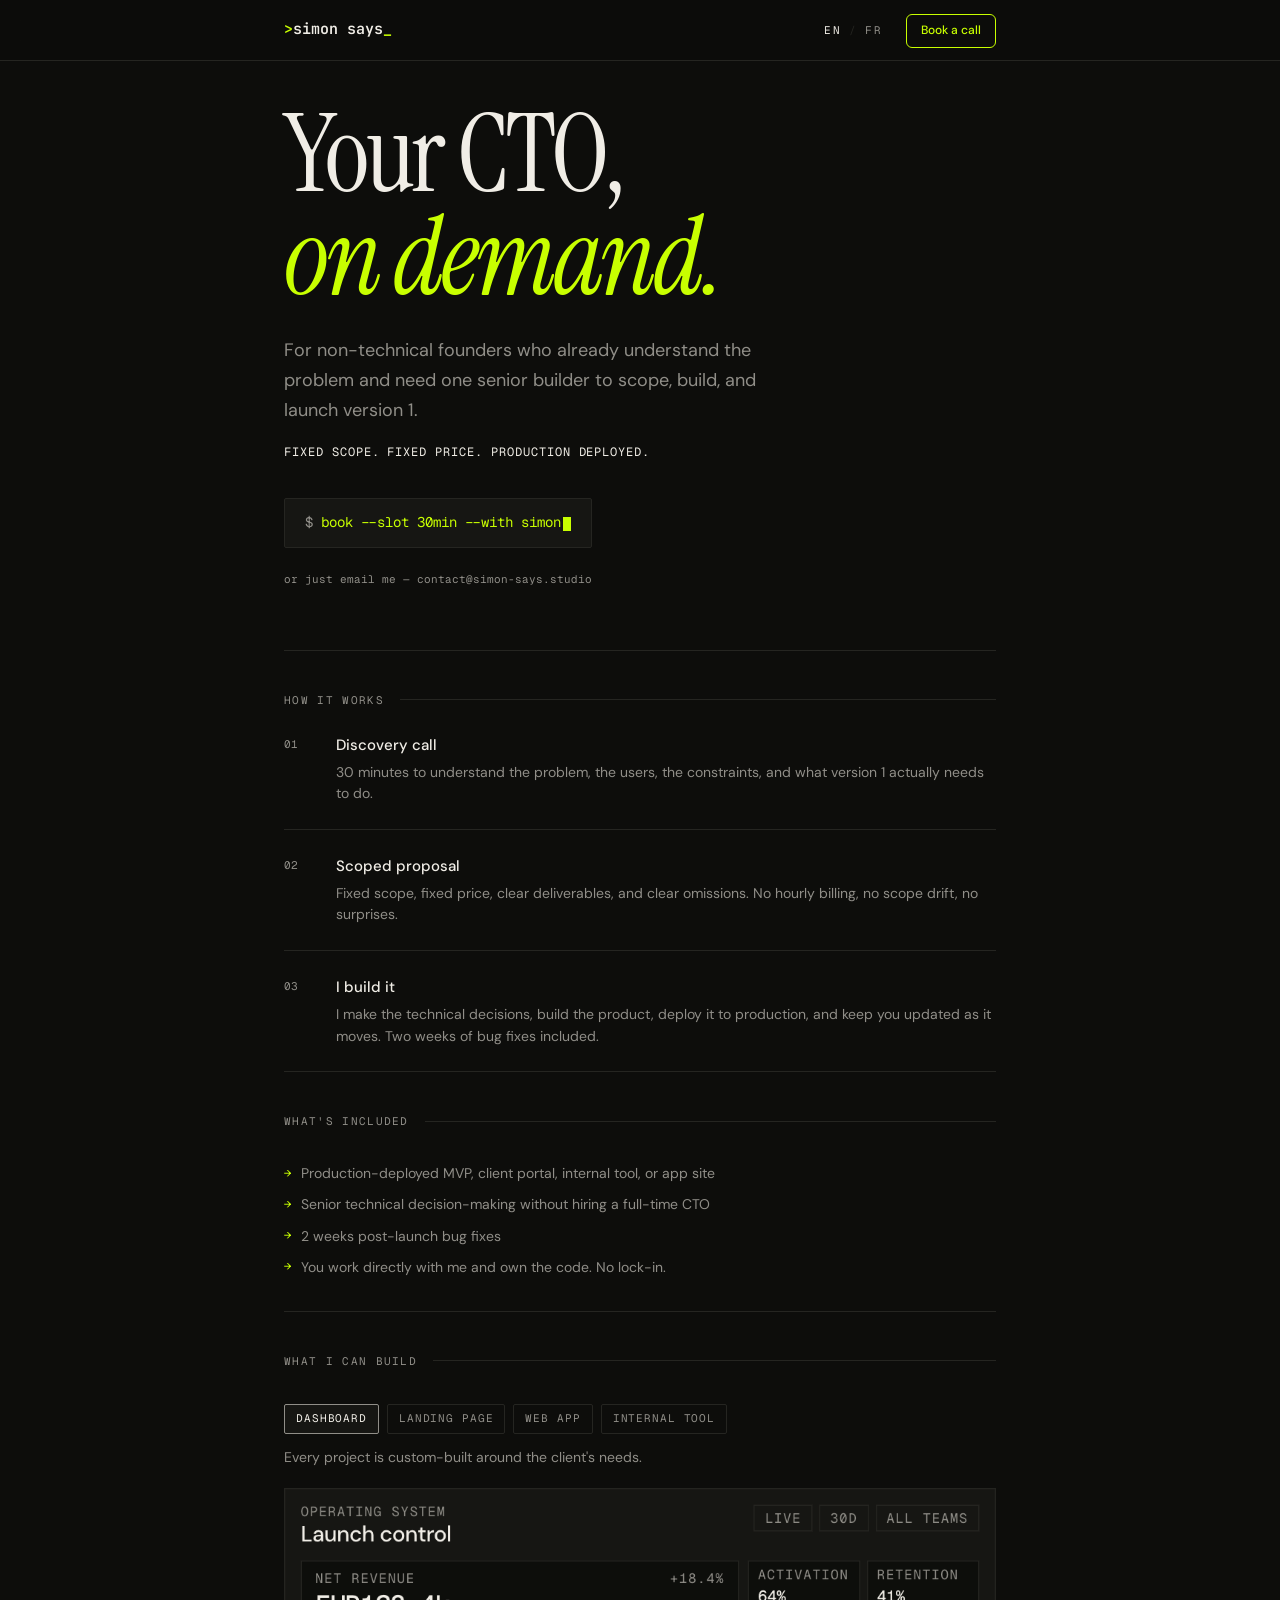
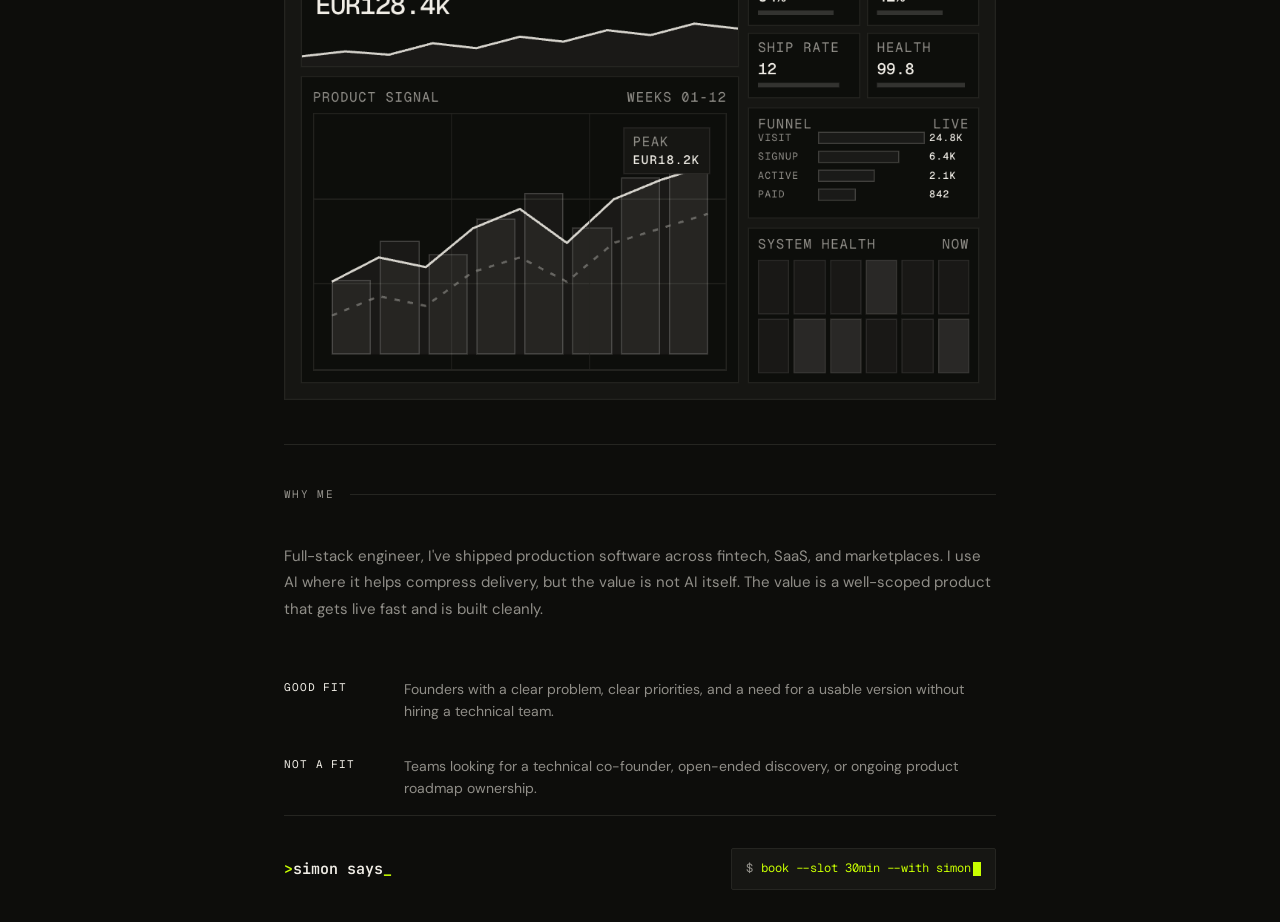
==== commit 7f3178df: "add specimens carrousel" ====
--- a/en/index.html
+++ b/en/index.html
@@ -96,6 +96,44 @@
       </ul>
     </div>
 
+    <h2 class="section-label">What I can build</h2>
+
+    <div class="specimens" data-specimens aria-label="Stylized examples of possible interfaces">
+      <div class="specimen-tabs" role="group" aria-label="Interface types">
+        <button class="specimen-tab" type="button" id="specimen-dashboard-tab" aria-pressed="true" aria-controls="specimen-dashboard" data-specimen-target="specimen-dashboard">Dashboard</button>
+        <button class="specimen-tab" type="button" id="specimen-landing-tab" aria-pressed="false" aria-controls="specimen-landing" data-specimen-target="specimen-landing">Landing page</button>
+        <button class="specimen-tab" type="button" id="specimen-web-app-tab" aria-pressed="false" aria-controls="specimen-web-app" data-specimen-target="specimen-web-app">Web app</button>
+        <button class="specimen-tab" type="button" id="specimen-internal-tool-tab" aria-pressed="false" aria-controls="specimen-internal-tool" data-specimen-target="specimen-internal-tool">Internal tool</button>
+      </div>
+      <p class="specimen-note">Every project is custom-built around the client's needs.</p>
+
+      <div class="specimen-stage">
+        <article class="specimen" id="specimen-dashboard" aria-labelledby="specimen-dashboard-tab">
+          <figure class="specimen-frame">
+            <img src="../assets/specimens/dashboard.png" width="960" height="690" alt="Stylized abstract example of a product dashboard">
+          </figure>
+        </article>
+
+        <article class="specimen" id="specimen-landing" aria-labelledby="specimen-landing-tab" hidden>
+          <figure class="specimen-frame">
+            <img src="../assets/specimens/landing.png" width="960" height="690" alt="Stylized abstract example of a launch page">
+          </figure>
+        </article>
+
+        <article class="specimen" id="specimen-web-app" aria-labelledby="specimen-web-app-tab" hidden>
+          <figure class="specimen-frame">
+            <img src="../assets/specimens/web-app.png" width="960" height="690" alt="Stylized abstract example of a web app workspace">
+          </figure>
+        </article>
+
+        <article class="specimen" id="specimen-internal-tool" aria-labelledby="specimen-internal-tool-tab" hidden>
+          <figure class="specimen-frame">
+            <img src="../assets/specimens/internal-tool.png" width="960" height="690" alt="Stylized abstract example of an internal admin tool">
+          </figure>
+        </article>
+      </div>
+    </div>
+
     <h2 class="section-label">Why me</h2>
 
     <div class="about">
@@ -123,5 +161,6 @@
       </a>
     </footer>
   </main>
+  <script src="../site.js"></script>
 </body>
 </html>
--- a/styles.css
+++ b/styles.css
@@ -319,6 +319,78 @@
   flex-shrink: 0;
 }
 
+.specimens {
+  padding: 34px 0 44px;
+  border-bottom: 1px solid var(--border);
+}
+
+.specimen-tabs {
+  display: flex;
+  flex-wrap: wrap;
+  gap: 8px;
+  margin-bottom: 18px;
+}
+
+.specimen-tab {
+  appearance: none;
+  height: 30px;
+  padding: 0 11px;
+  border: 1px solid var(--border);
+  border-radius: 2px;
+  background: transparent;
+  color: var(--muted);
+  font-family: var(--font-mono);
+  font-size: 11px;
+  font-weight: 400;
+  line-height: 1;
+  letter-spacing: 0.08em;
+  text-transform: uppercase;
+  text-decoration: none;
+  cursor: pointer;
+  transition: border-color 150ms ease, color 150ms ease, background 150ms ease;
+}
+
+.specimen-note {
+  max-width: 560px;
+  margin: -6px 0 20px;
+  color: var(--muted);
+  font-size: 14px;
+  line-height: 1.6;
+}
+
+.specimen-tab:hover,
+.specimen-tab[aria-pressed='true'] {
+  border-color: var(--muted);
+  color: var(--text);
+  background: var(--surface);
+}
+
+.specimen-tab:focus-visible {
+  outline: 2px solid var(--text);
+  outline-offset: 3px;
+}
+
+.specimen {
+  min-width: 0;
+}
+
+.specimen-frame {
+  position: relative;
+  aspect-ratio: 960 / 690;
+  overflow: hidden;
+}
+
+.specimen-frame::before {
+  content: none;
+}
+
+.specimen-frame img {
+  display: block;
+  width: 100%;
+  height: 100%;
+  object-fit: contain;
+}
+
 .about {
   padding: 40px 0;
 }
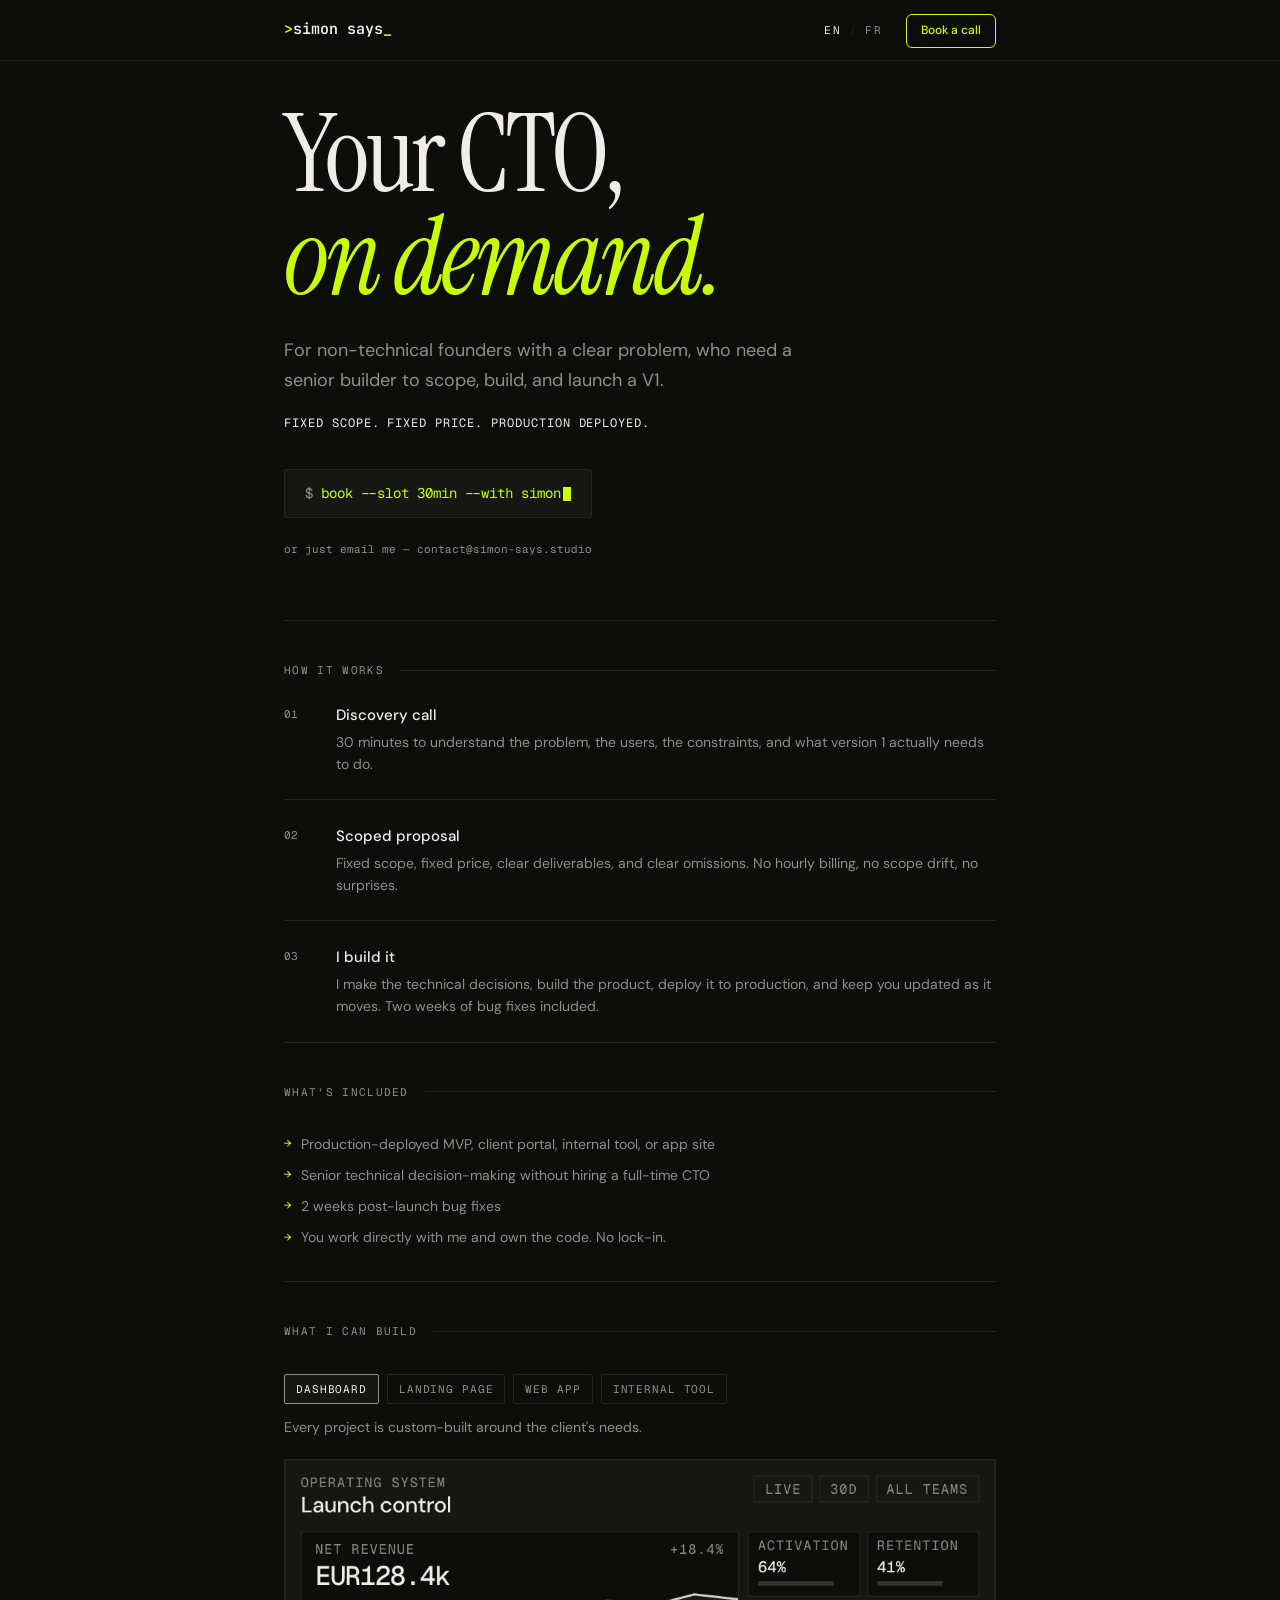
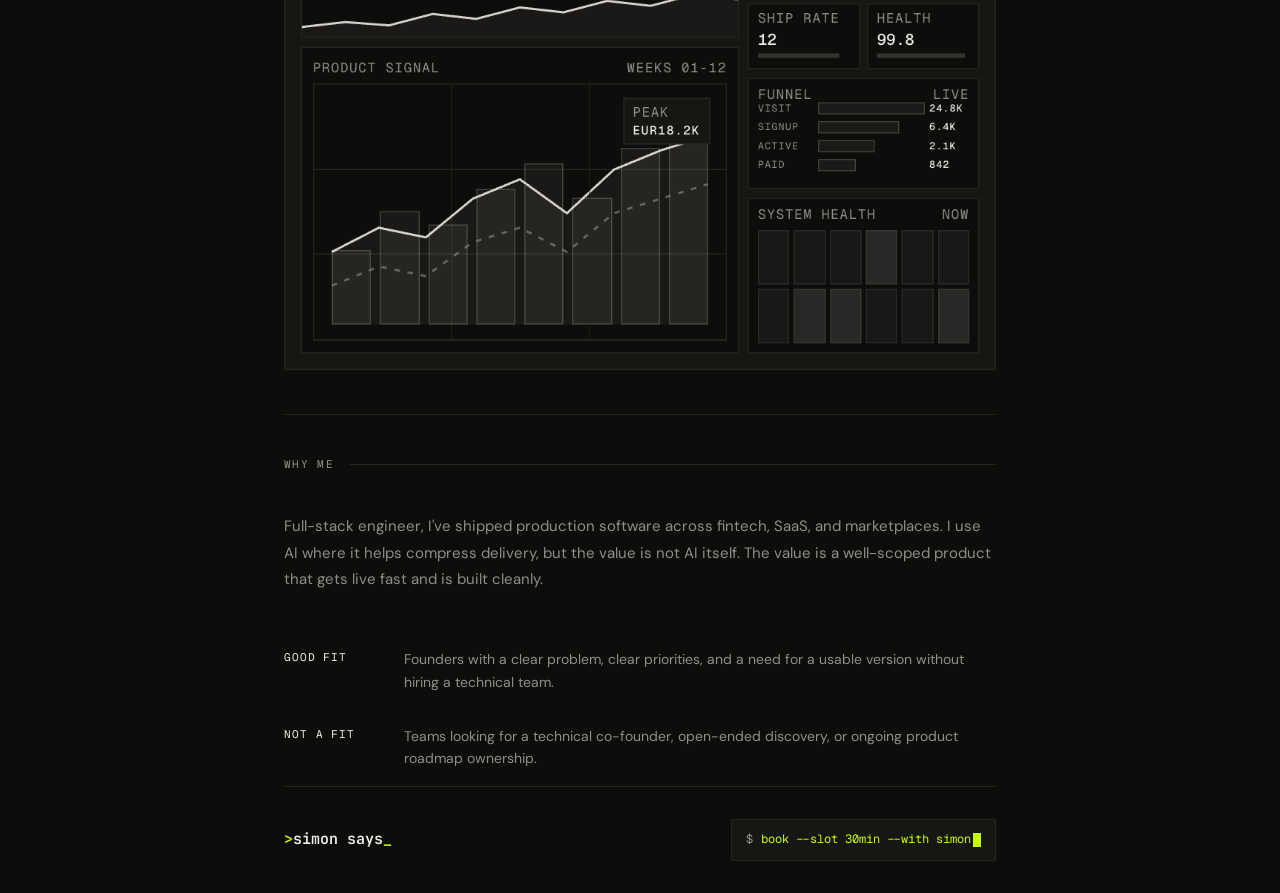
==== commit e0e50bc4: "better text" ====
--- a/en/index.html
+++ b/en/index.html
@@ -47,7 +47,7 @@
       <h1 class="hero-title">Your CTO,<em>on demand.</em></h1>
 
       <p class="hero-sub">
-        For non-technical founders who already understand the problem and need one senior builder to scope, build, and launch version 1.
+        For non-technical founders with a clear problem, who need a senior builder to scope, build, and launch a V1.
       </p>
       <p class="hero-meta">Fixed scope. Fixed price. Production deployed.</p>
 
